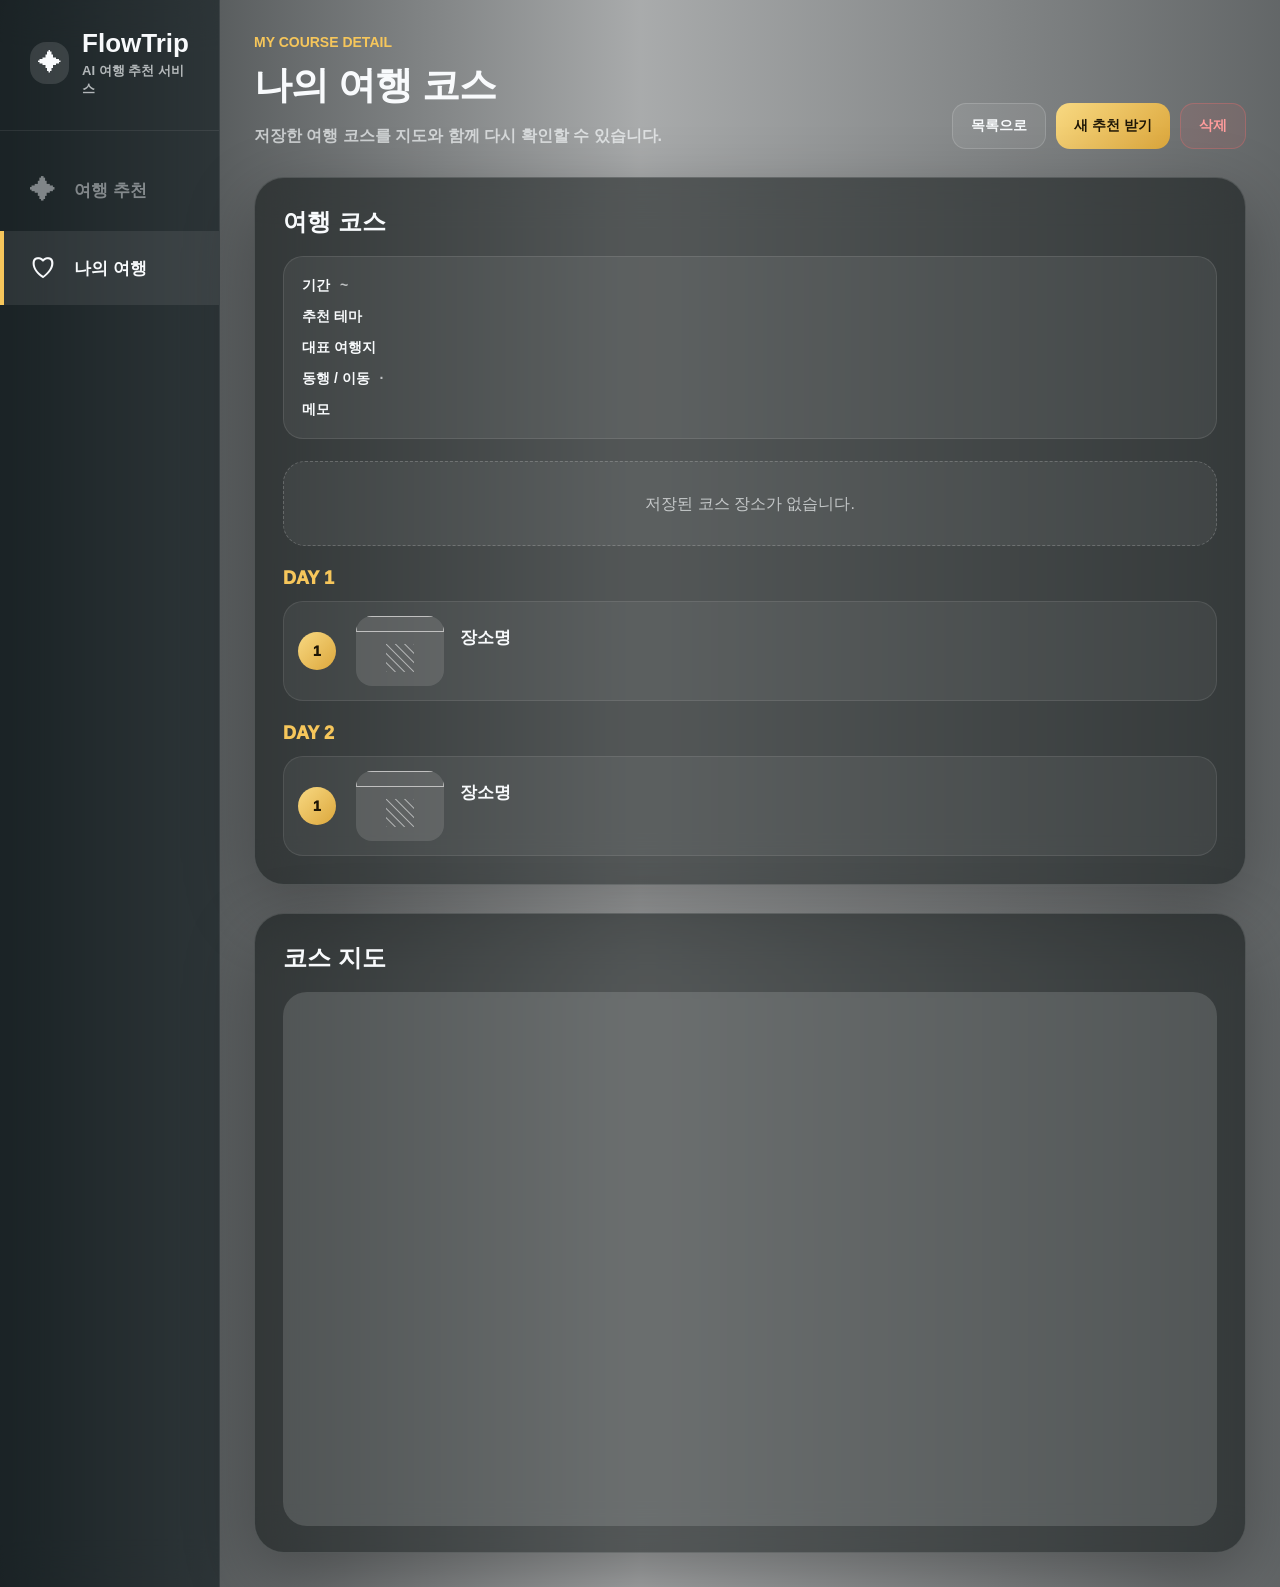
==== src/main/resources/templates/my-travel-detail.html @ 09077bac "backup commit" ====
<!DOCTYPE html>
<html xmlns:th="http://www.thymeleaf.org" lang="ko">
<head>
    <meta charset="UTF-8">
    <title>FlowTrip - 여행 코스 상세</title>
    <meta name="viewport" content="width=device-width, initial-scale=1">

    <style>
        * { box-sizing: border-box; }

        :root {
            --glass-dark: rgba(12, 18, 18, 0.54);
            --line: rgba(255, 255, 255, 0.14);
            --text: #f8fafc;
            --muted: rgba(248, 250, 252, 0.68);
            --dim: rgba(248, 250, 252, 0.45);
            --gold: #f6c65b;
            --danger: #ff6b6b;
        }

        body {
            margin: 0;
            min-height: 100vh;
            font-family: "Pretendard", "Noto Sans KR", Arial, sans-serif;
            color: var(--text);
            background:
                    linear-gradient(90deg, rgba(3, 9, 11, 0.82), rgba(3, 9, 11, 0.34), rgba(3, 9, 11, 0.62)),
                    url("/images/main-bg.jpg") center / cover no-repeat fixed;
        }

        a { color: inherit; text-decoration: none; }
        button { font-family: inherit; }

        .app {
            min-height: 100vh;
            display: grid;
            grid-template-columns: 254px 1fr;
        }

        .sidebar {
            min-height: 100vh;
            padding: 28px 0;
            background: rgba(7, 18, 22, 0.52);
            border-right: 1px solid rgba(255, 255, 255, 0.08);
            backdrop-filter: blur(22px);
            -webkit-backdrop-filter: blur(22px);
        }

        .brand {
            padding: 0 30px 32px;
            display: flex;
            align-items: center;
            gap: 13px;
            border-bottom: 1px solid rgba(255, 255, 255, 0.08);
        }

        .brand-icon {
            width: 42px;
            height: 42px;
            border-radius: 16px;
            display: grid;
            place-items: center;
            background: rgba(255, 255, 255, 0.12);
            font-size: 24px;
        }

        .brand-title {
            font-size: 26px;
            font-weight: 900;
        }

        .brand-sub {
            margin-top: 3px;
            font-size: 13px;
            color: var(--muted);
            font-weight: 600;
        }

        .side-menu {
            padding: 22px 0;
            display: flex;
            flex-direction: column;
            gap: 4px;
        }

        .side-item {
            position: relative;
            height: 74px;
            padding: 0 28px;
            display: flex;
            align-items: center;
            gap: 18px;
            color: var(--dim);
            font-size: 17px;
            font-weight: 700;
        }

        .side-item.active {
            color: var(--text);
            background: rgba(255, 255, 255, 0.08);
        }

        .side-item.active::before {
            content: "";
            position: absolute;
            left: 0;
            top: 0;
            bottom: 0;
            width: 4px;
            background: var(--gold);
        }

        .side-icon {
            width: 28px;
            text-align: center;
            font-size: 25px;
        }

        .content {
            padding: 44px 56px;
        }

        .page-head {
            display: flex;
            align-items: flex-end;
            justify-content: space-between;
            gap: 20px;
            margin-bottom: 28px;
        }

        .eyebrow {
            color: var(--gold);
            font-size: 14px;
            font-weight: 900;
            margin-bottom: 10px;
        }

        h1 {
            margin: 0;
            font-size: 38px;
            letter-spacing: -0.9px;
        }

        .desc {
            margin: 12px 0 0;
            color: var(--muted);
            font-size: 16px;
            line-height: 1.6;
            font-weight: 600;
        }

        .head-actions {
            display: flex;
            gap: 10px;
            align-items: center;
        }

        .primary-link,
        .outline-link,
        .danger-btn {
            height: 46px;
            padding: 0 18px;
            border-radius: 14px;
            display: inline-flex;
            align-items: center;
            justify-content: center;
            font-size: 14px;
            font-weight: 950;
            cursor: pointer;
            border: none;
        }

        .primary-link {
            color: #1e1606;
            background: linear-gradient(135deg, #f8d982, #dca73c);
        }

        .outline-link {
            color: var(--text);
            border: 1px solid rgba(255, 255, 255, 0.16);
            background: rgba(255, 255, 255, 0.07);
        }

        .danger-btn {
            color: #ff9c9c;
            border: 1px solid rgba(255, 107, 107, 0.3);
            background: rgba(255, 107, 107, 0.1);
        }

        .detail-grid {
            display: grid;
            grid-template-columns: minmax(430px, 0.85fr) minmax(520px, 1.15fr);
            gap: 28px;
            align-items: stretch;
        }

        .glass-panel {
            background: var(--glass-dark);
            border: 1px solid var(--line);
            border-radius: 30px;
            backdrop-filter: blur(22px);
            -webkit-backdrop-filter: blur(22px);
            box-shadow: 0 24px 70px rgba(0, 0, 0, 0.32);
        }

        .course-panel,
        .map-panel {
            padding: 28px;
            min-height: 640px;
        }

        .section-title {
            margin: 0 0 18px;
            font-size: 24px;
            font-weight: 950;
        }

        .plan-summary {
            display: grid;
            gap: 10px;
            padding: 18px;
            margin-bottom: 22px;
            border-radius: 20px;
            background: rgba(255, 255, 255, 0.06);
            border: 1px solid rgba(255, 255, 255, 0.1);
            color: var(--muted);
            font-size: 14px;
            font-weight: 700;
            line-height: 1.5;
        }

        .summary-row b {
            color: var(--text);
            margin-right: 6px;
        }

        .day-block {
            margin-top: 22px;
        }

        .day-title {
            margin: 0 0 12px;
            color: var(--gold);
            font-size: 18px;
            font-weight: 950;
        }

        .course-list {
            display: grid;
            gap: 14px;
        }

        .course-item {
            display: grid;
            grid-template-columns: 42px 88px 1fr;
            gap: 16px;
            align-items: center;
            padding: 14px;
            border-radius: 20px;
            background: rgba(255,255,255,0.05);
            border: 1px solid rgba(255,255,255,0.09);
            cursor: pointer;
            transition: 0.16s ease;
        }

        .course-item:hover {
            transform: translateY(-2px);
            background: rgba(255,255,255,0.075);
            border-color: rgba(246, 198, 91, 0.24);
        }

        .course-order {
            width: 38px;
            height: 38px;
            border-radius: 50%;
            display: grid;
            place-items: center;
            color: #1e1606;
            background: linear-gradient(135deg, #f8d982, #dca73c);
            font-weight: 950;
            font-size: 14px;
        }

        .thumb {
            width: 88px;
            height: 70px;
            border-radius: 16px;
            overflow: hidden;
            background: rgba(255,255,255,0.12);
            display: grid;
            place-items: center;
            color: rgba(255,255,255,0.55);
            font-size: 28px;
        }

        .thumb img {
            width: 100%;
            height: 100%;
            object-fit: cover;
        }

        .place-name {
            font-size: 17px;
            font-weight: 950;
            margin-bottom: 7px;
        }

        .place-meta {
            color: var(--muted);
            font-size: 13px;
            line-height: 1.45;
            font-weight: 650;
        }

        .empty {
            border-radius: 22px;
            padding: 28px;
            background: rgba(255,255,255,0.05);
            border: 1px dashed rgba(255,255,255,0.2);
            color: var(--muted);
            line-height: 1.7;
            text-align: center;
        }

        #map {
            width: 100%;
            height: calc(100% - 48px);
            min-height: 560px;
            border-radius: 24px;
            overflow: hidden;
            background: rgba(255,255,255,0.14);
        }

        @media (max-width: 1280px) {
            .app {
                grid-template-columns: 220px 1fr;
            }

            .content {
                padding: 34px;
            }

            .detail-grid {
                grid-template-columns: 1fr;
            }

            #map {
                min-height: 420px;
            }
        }

        @media (max-width: 760px) {
            .app {
                display: block;
            }

            .sidebar {
                min-height: auto;
            }

            .side-menu {
                display: none;
            }

            .content {
                padding: 24px;
            }

            .page-head {
                display: block;
            }

            .head-actions {
                margin-top: 20px;
                flex-wrap: wrap;
            }

            .course-item {
                grid-template-columns: 38px 1fr;
            }

            .thumb {
                display: none;
            }
        }
    </style>
</head>

<body>

<div class="app">

    <aside class="sidebar">
        <div class="brand">
            <div class="brand-icon">✦</div>
            <div>
                <div class="brand-title">FlowTrip</div>
                <div class="brand-sub">AI 여행 추천 서비스</div>
            </div>
        </div>

        <nav class="side-menu">
            <a href="/" class="side-item">
                <span class="side-icon">✦</span>
                <span>여행 추천</span>
            </a>

            <a href="/my-travel" class="side-item active">
                <span class="side-icon">♡</span>
                <span>나의 여행</span>
            </a>
        </nav>
    </aside>

    <main class="content">

        <div class="page-head">
            <div>
                <div class="eyebrow">MY COURSE DETAIL</div>

                <h1 th:text="${travelPlan.title != null and travelPlan.title != '' ? travelPlan.title : '나의 여행 코스'}">
                    나의 여행 코스
                </h1>

                <p class="desc">
                    저장한 여행 코스를 지도와 함께 다시 확인할 수 있습니다.
                </p>
            </div>

            <div class="head-actions">
                <a class="outline-link" href="/my-travel">목록으로</a>
                <a class="primary-link" href="/">새 추천 받기</a>

                <form th:action="@{/my-travel/{id}/delete(id=${travelPlan.id})}"
                      method="post"
                      onsubmit="return confirm('이 여행 코스를 삭제할까요?');">
                    <button type="submit" class="danger-btn">삭제</button>
                </form>
            </div>
        </div>

        <div class="detail-grid">

            <section class="glass-panel course-panel">

                <h2 class="section-title">여행 코스</h2>

                <div class="plan-summary">
                    <div class="summary-row">
                        <b>기간</b>
                        <span th:text="${travelPlan.startDate != null ? #temporals.format(travelPlan.startDate, 'yyyy.MM.dd') : '-'}"></span>
                        ~
                        <span th:text="${travelPlan.endDate != null ? #temporals.format(travelPlan.endDate, 'yyyy.MM.dd') : '-'}"></span>
                    </div>

                    <div class="summary-row">
                        <b>추천 테마</b>
                        <span th:text="${travelPlan.selectedThemeName != null and travelPlan.selectedThemeName != '' ? travelPlan.selectedThemeName : '-'}"></span>
                    </div>

                    <div class="summary-row">
                        <b>대표 여행지</b>
                        <span th:text="${travelPlan.recommendedPlaceName != null and travelPlan.recommendedPlaceName != '' ? travelPlan.recommendedPlaceName : '-'}"></span>
                    </div>

                    <div class="summary-row">
                        <b>동행 / 이동</b>
                        <span th:text="${travelPlan.companion != null and travelPlan.companion != '' ? travelPlan.companion : '-'}"></span>
                        ·
                        <span th:text="${travelPlan.transport != null and travelPlan.transport != '' ? travelPlan.transport : '-'}"></span>
                    </div>

                    <div class="summary-row">
                        <b>메모</b>
                        <span th:text="${travelPlan.memo != null and travelPlan.memo != '' ? travelPlan.memo : '저장된 여행 코스입니다.'}"></span>
                    </div>
                </div>

                <div th:if="${courseItems == null or courseItems.isEmpty()}" class="empty">
                    저장된 코스 장소가 없습니다.
                </div>

                <div th:if="${courseItems != null and !courseItems.isEmpty()}">

                    <div class="day-block">
                        <h3 class="day-title">DAY 1</h3>

                        <div class="course-list">
                            <div class="course-item"
                                 th:each="item, stat : ${courseItems}"
                                 th:if="${item.dayIndex == null or item.dayIndex == 1}"
                                 th:attr="
                                 data-title=${item.placeName},
                                 data-mapx=${item.mapx},
                                 data-mapy=${item.mapy},
                                 data-order=${item.courseOrder}
                                 "
                                 onclick="focusCourseItem(this)">

                                <div class="course-order" th:text="${item.courseOrder}">1</div>

                                <div class="thumb">
                                    <img th:if="${item.imageUrl != null and item.imageUrl != ''}"
                                         th:src="${item.imageUrl}"
                                         th:alt="${item.placeName}">
                                    <span th:if="${item.imageUrl == null or item.imageUrl == ''}">▧</span>
                                </div>

                                <div>
                                    <div class="place-name" th:text="${item.placeName}">장소명</div>
                                    <div class="place-meta">
                                        <span th:text="${item.category != null and item.category != '' ? item.category : '카테고리 정보 없음'}"></span>
                                        <br>
                                        <span th:text="${item.address != null and item.address != '' ? item.address : '주소 정보 없음'}"></span>
                                    </div>
                                </div>
                            </div>
                        </div>
                    </div>

                    <div class="day-block"
                         th:if="${#lists.contains(courseItems.![dayIndex], 2)}">
                        <h3 class="day-title">DAY 2</h3>

                        <div class="course-list">
                            <div class="course-item"
                                 th:each="item : ${courseItems}"
                                 th:if="${item.dayIndex == 2}"
                                 th:attr="
                                 data-title=${item.placeName},
                                 data-mapx=${item.mapx},
                                 data-mapy=${item.mapy},
                                 data-order=${item.courseOrder}
                                 "
                                 onclick="focusCourseItem(this)">

                                <div class="course-order" th:text="${item.courseOrder}">1</div>

                                <div class="thumb">
                                    <img th:if="${item.imageUrl != null and item.imageUrl != ''}"
                                         th:src="${item.imageUrl}"
                                         th:alt="${item.placeName}">
                                    <span th:if="${item.imageUrl == null or item.imageUrl == ''}">▧</span>
                                </div>

                                <div>
                                    <div class="place-name" th:text="${item.placeName}">장소명</div>
                                    <div class="place-meta">
                                        <span th:text="${item.category != null and item.category != '' ? item.category : '카테고리 정보 없음'}"></span>
                                        <br>
                                        <span th:text="${item.address != null and item.address != '' ? item.address : '주소 정보 없음'}"></span>
                                    </div>
                                </div>
                            </div>
                        </div>
                    </div>

                </div>

            </section>

            <section class="glass-panel map-panel">
                <h2 class="section-title">코스 지도</h2>
                <div id="map"></div>
            </section>

        </div>

    </main>
</div>

<script th:src="@{'https://oapi.map.naver.com/openapi/v3/maps.js?ncpKeyId=' + ${naverMapClientId}}"></script>

<script>
    let map;
    let markers = [];
    let infoWindows = [];

    window.onload = function () {
        const cards = document.querySelectorAll('.course-item');

        let centerPosition = new naver.maps.LatLng(37.8813153, 127.7299707);

        for (const card of cards) {
            const mapx = card.getAttribute('data-mapx');
            const mapy = card.getAttribute('data-mapy');

            if (mapx && mapy) {
                centerPosition = toLatLng(mapx, mapy);
                break;
            }
        }

        map = new naver.maps.Map('map', {
            center: centerPosition,
            zoom: 14,
            mapTypeControl: false,
            scaleControl: false,
            logoControl: false,
            mapDataControl: false,
            zoomControl: true,
            zoomControlOptions: {
                position: naver.maps.Position.RIGHT_CENTER
            }
        });

        drawCourseMarkers();
    };

    function toLatLng(mapx, mapy) {
        const lng = Number(mapx) / 10000000;
        const lat = Number(mapy) / 10000000;

        return new naver.maps.LatLng(lat, lng);
    }

    function drawCourseMarkers() {
        const cards = document.querySelectorAll('.course-item');

        cards.forEach(card => {
            const title = card.getAttribute('data-title');
            const mapx = card.getAttribute('data-mapx');
            const mapy = card.getAttribute('data-mapy');
            const order = card.getAttribute('data-order');

            if (!mapx || !mapy) {
                return;
            }

            const position = toLatLng(mapx, mapy);

            const marker = new naver.maps.Marker({
                position: position,
                map: map,
                title: title,
                icon: {
                    content:
                        '<div style="' +
                        'width:38px;height:38px;border-radius:50%;' +
                        'background:#f6c65b;color:#1e1606;' +
                        'display:grid;place-items:center;' +
                        'border:2px solid white;' +
                        'font-weight:950;font-size:14px;' +
                        'box-shadow:0 8px 18px rgba(246,198,91,.35);' +
                        '">' + order + '</div>',
                    size: new naver.maps.Size(38, 38),
                    anchor: new naver.maps.Point(19, 19)
                }
            });

            const infoWindow = new naver.maps.InfoWindow({
                content:
                    '<div style="padding:10px 14px;font-size:13px;font-weight:900;white-space:nowrap;' +
                    'background:rgba(30,35,36,.92);color:#fff;border-radius:10px;">'
                    + order + '. ' + escapeHtml(title)
                    + '</div>',
                borderWidth: 0,
                backgroundColor: "transparent",
                disableAnchor: true
            });

            naver.maps.Event.addListener(marker, 'click', function () {
                infoWindows.forEach(iw => iw.close());
                infoWindow.open(map, marker);
            });

            markers.push(marker);
            infoWindows.push(infoWindow);
        });

        fitMarkers();
    }

    function focusCourseItem(card) {
        if (!map) {
            return;
        }

        const mapx = card.getAttribute('data-mapx');
        const mapy = card.getAttribute('data-mapy');

        if (!mapx || !mapy) {
            return;
        }

        const position = toLatLng(mapx, mapy);

        map.setCenter(position);
        map.setZoom(16);

        const cards = Array.from(document.querySelectorAll('.course-item'));
        const index = cards.indexOf(card);

        if (markers[index] && infoWindows[index]) {
            infoWindows.forEach(iw => iw.close());
            infoWindows[index].open(map, markers[index]);
        }
    }

    function fitMarkers() {
        if (!map || markers.length === 0) {
            return;
        }

        const bounds = new naver.maps.LatLngBounds();

        markers.forEach(marker => {
            bounds.extend(marker.getPosition());
        });

        map.fitBounds(bounds);
    }

    function escapeHtml(value) {
        if (value == null) {
            return "";
        }

        return String(value)
            .replaceAll("&", "&amp;")
            .replaceAll("<", "&lt;")
            .replaceAll(">", "&gt;")
            .replaceAll('"', "&quot;")
            .replaceAll("'", "&#039;");
    }
</script>

</body>
</html>
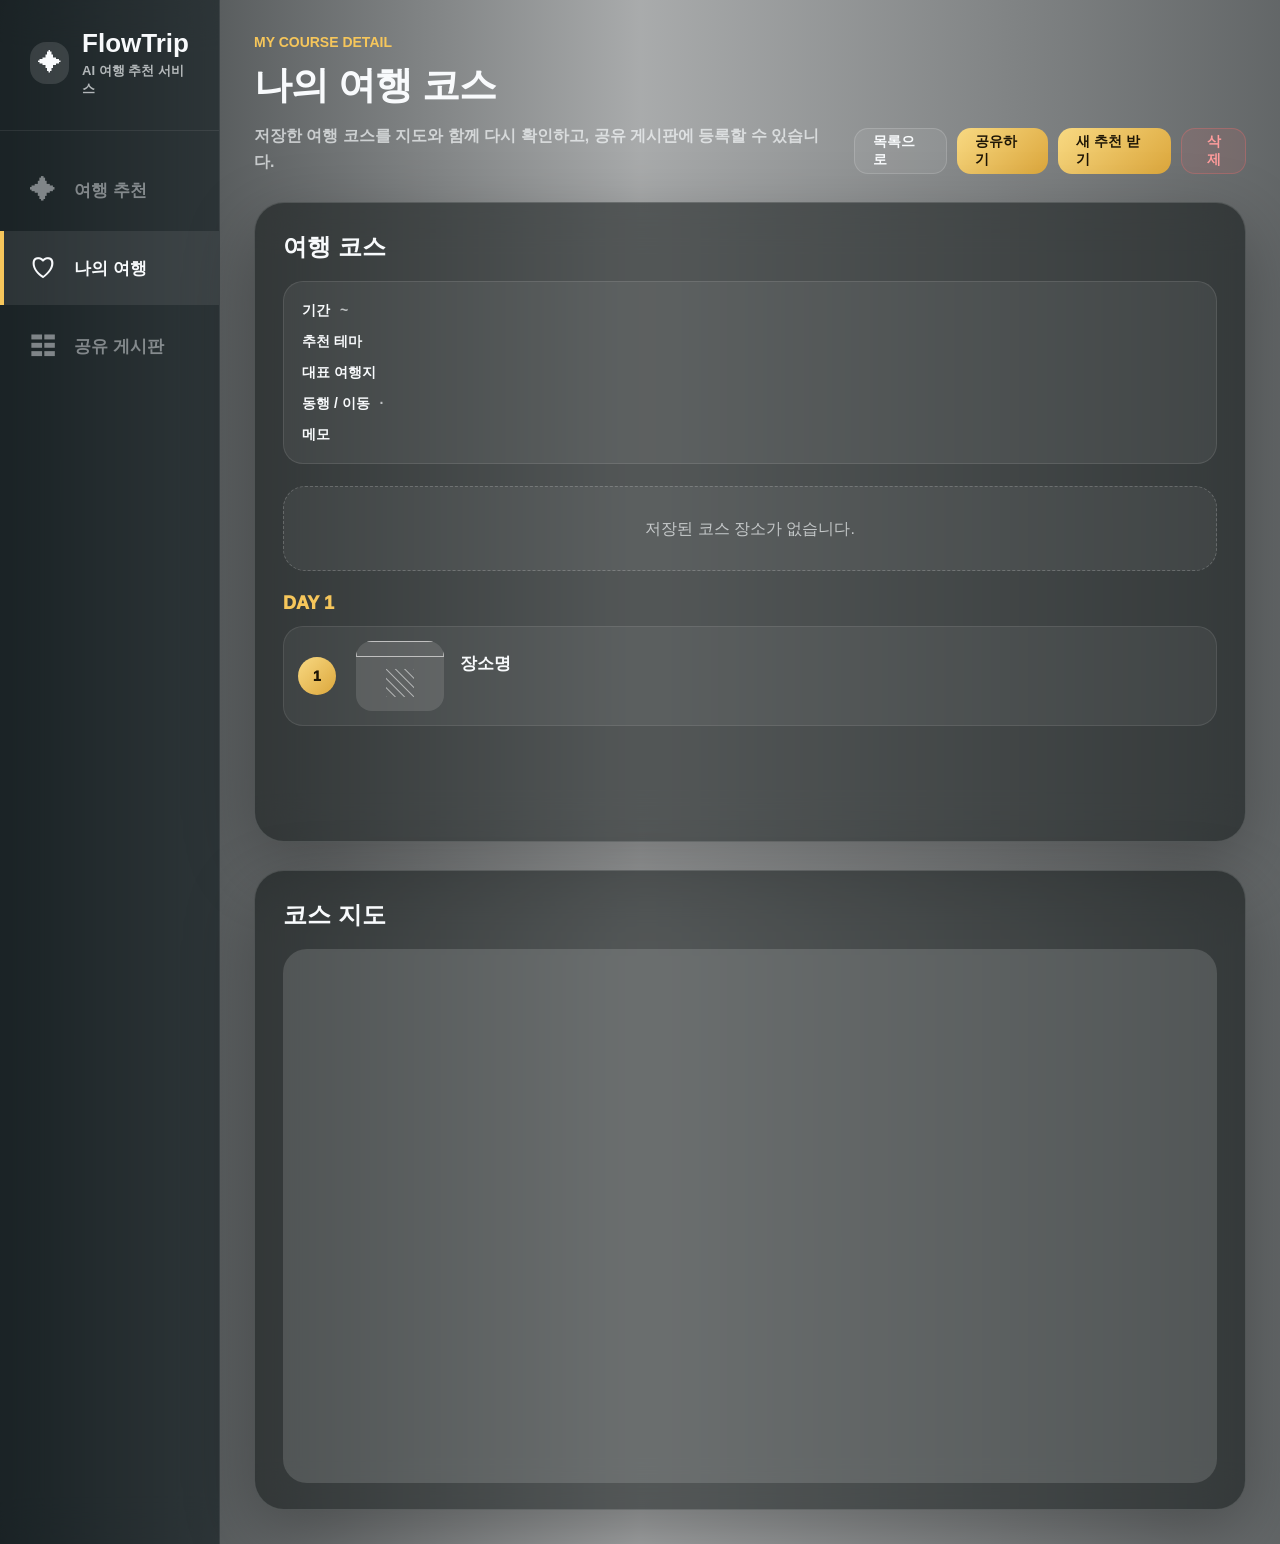
==== commit 48054cf0: "codex linking" ====
--- a/src/main/resources/templates/my-travel-detail.html
+++ b/src/main/resources/templates/my-travel-detail.html
@@ -409,6 +409,11 @@
                 <span class="side-icon">♡</span>
                 <span>나의 여행</span>
             </a>
+
+            <a href="/shared-travel" class="side-item">
+                <span class="side-icon">☷</span>
+                <span>공유 게시판</span>
+            </a>
         </nav>
     </aside>
 
@@ -423,12 +428,18 @@
                 </h1>
 
                 <p class="desc">
-                    저장한 여행 코스를 지도와 함께 다시 확인할 수 있습니다.
+                    저장한 여행 코스를 지도와 함께 다시 확인하고, 공유 게시판에 등록할 수 있습니다.
                 </p>
             </div>
 
             <div class="head-actions">
                 <a class="outline-link" href="/my-travel">목록으로</a>
+
+                <a class="primary-link"
+                   th:href="@{/my-travel/{id}/share(id=${travelPlan.id})}">
+                    공유하기
+                </a>
+
                 <a class="primary-link" href="/">새 추천 받기</a>
 
                 <form th:action="@{/my-travel/{id}/delete(id=${travelPlan.id})}"
@@ -482,13 +493,18 @@
 
                 <div th:if="${courseItems != null and !courseItems.isEmpty()}">
 
-                    <div class="day-block">
-                        <h3 class="day-title">DAY 1</h3>
+                    <div th:each="day : ${#numbers.sequence(1, dayCount)}"
+                         class="day-block">
+
+                        <h3 class="day-title"
+                            th:text="'DAY ' + ${day}">
+                            DAY 1
+                        </h3>
 
                         <div class="course-list">
                             <div class="course-item"
-                                 th:each="item, stat : ${courseItems}"
-                                 th:if="${item.dayIndex == null or item.dayIndex == 1}"
+                                 th:each="item : ${courseItems}"
+                                 th:if="${(item.dayIndex == null and day == 1) or item.dayIndex == day}"
                                  th:attr="
                                  data-title=${item.placeName},
                                  data-mapx=${item.mapx},
@@ -508,6 +524,7 @@
 
                                 <div>
                                     <div class="place-name" th:text="${item.placeName}">장소명</div>
+
                                     <div class="place-meta">
                                         <span th:text="${item.category != null and item.category != '' ? item.category : '카테고리 정보 없음'}"></span>
                                         <br>
@@ -516,43 +533,7 @@
                                 </div>
                             </div>
                         </div>
-                    </div>
-
-                    <div class="day-block"
-                         th:if="${#lists.contains(courseItems.![dayIndex], 2)}">
-                        <h3 class="day-title">DAY 2</h3>
-
-                        <div class="course-list">
-                            <div class="course-item"
-                                 th:each="item : ${courseItems}"
-                                 th:if="${item.dayIndex == 2}"
-                                 th:attr="
-                                 data-title=${item.placeName},
-                                 data-mapx=${item.mapx},
-                                 data-mapy=${item.mapy},
-                                 data-order=${item.courseOrder}
-                                 "
-                                 onclick="focusCourseItem(this)">
-
-                                <div class="course-order" th:text="${item.courseOrder}">1</div>
-
-                                <div class="thumb">
-                                    <img th:if="${item.imageUrl != null and item.imageUrl != ''}"
-                                         th:src="${item.imageUrl}"
-                                         th:alt="${item.placeName}">
-                                    <span th:if="${item.imageUrl == null or item.imageUrl == ''}">▧</span>
-                                </div>
-
-                                <div>
-                                    <div class="place-name" th:text="${item.placeName}">장소명</div>
-                                    <div class="place-meta">
-                                        <span th:text="${item.category != null and item.category != '' ? item.category : '카테고리 정보 없음'}"></span>
-                                        <br>
-                                        <span th:text="${item.address != null and item.address != '' ? item.address : '주소 정보 없음'}"></span>
-                                    </div>
-                                </div>
-                            </div>
-                        </div>
+
                     </div>
 
                 </div>
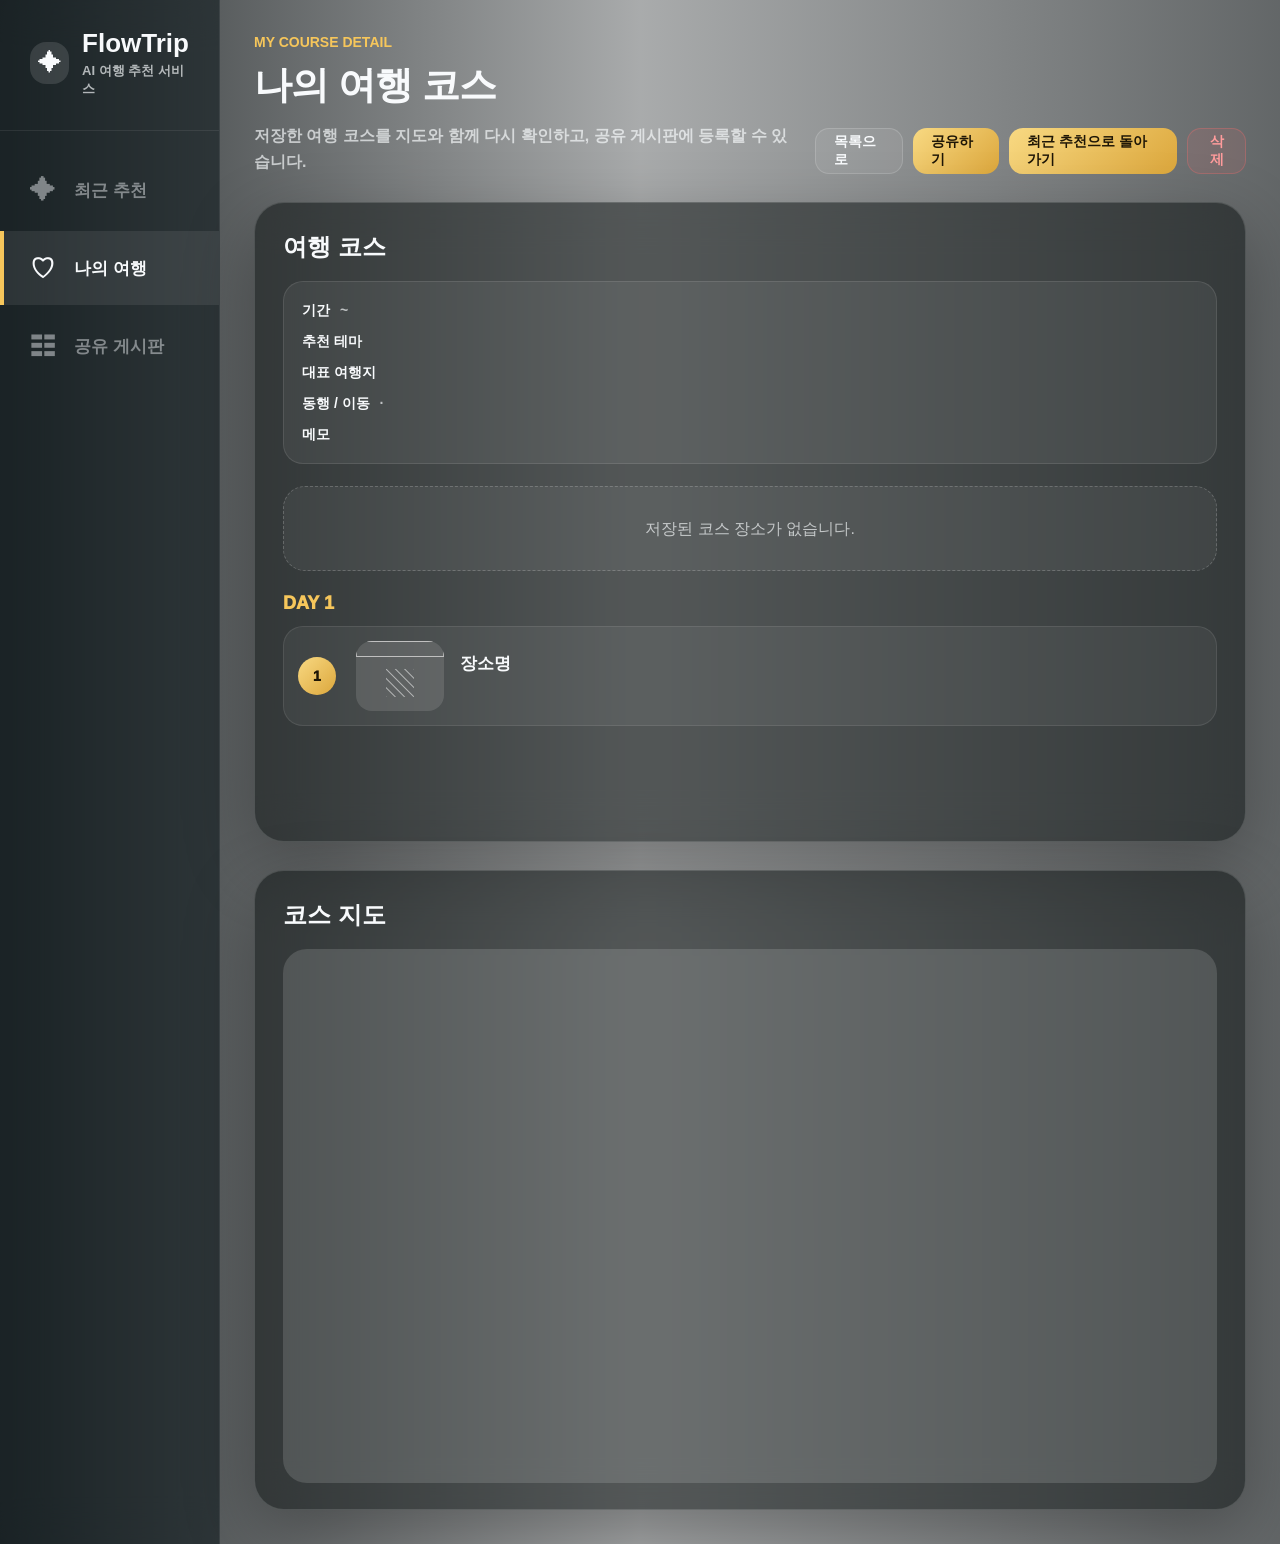
==== commit fd930050: "뱃지 추가, 공유 게시판 기능 구" ====
--- a/src/main/resources/templates/my-travel-detail.html
+++ b/src/main/resources/templates/my-travel-detail.html
@@ -400,9 +400,9 @@
         </div>
 
         <nav class="side-menu">
-            <a href="/" class="side-item">
+            <a href="/travel-result/latest" class="side-item">
                 <span class="side-icon">✦</span>
-                <span>여행 추천</span>
+                <span>최근 추천</span>
             </a>
 
             <a href="/my-travel" class="side-item active">
@@ -440,7 +440,7 @@
                     공유하기
                 </a>
 
-                <a class="primary-link" href="/">새 추천 받기</a>
+                <a class="primary-link" href="/travel-result/latest">최근 추천으로 돌아가기</a>
 
                 <form th:action="@{/my-travel/{id}/delete(id=${travelPlan.id})}"
                       method="post"
@@ -707,4 +707,4 @@
 </script>
 
 </body>
-</html>+</html>
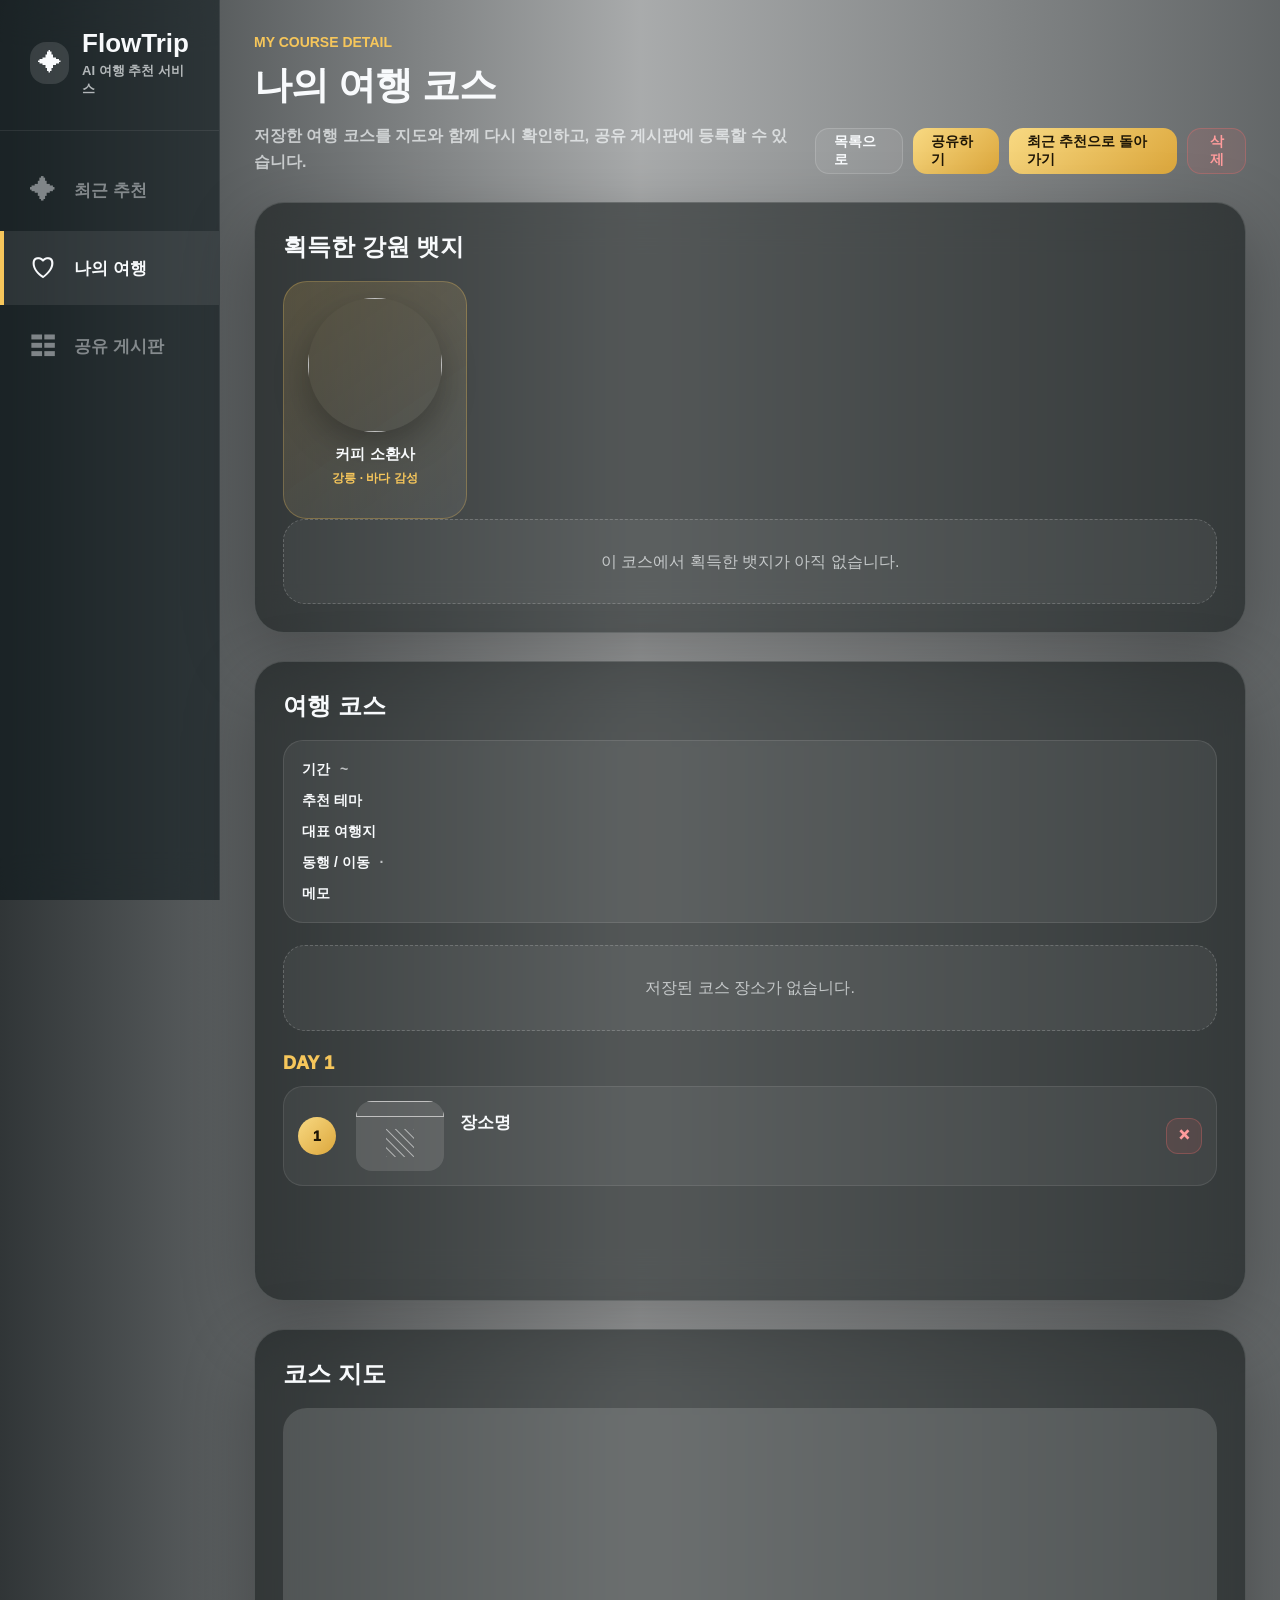
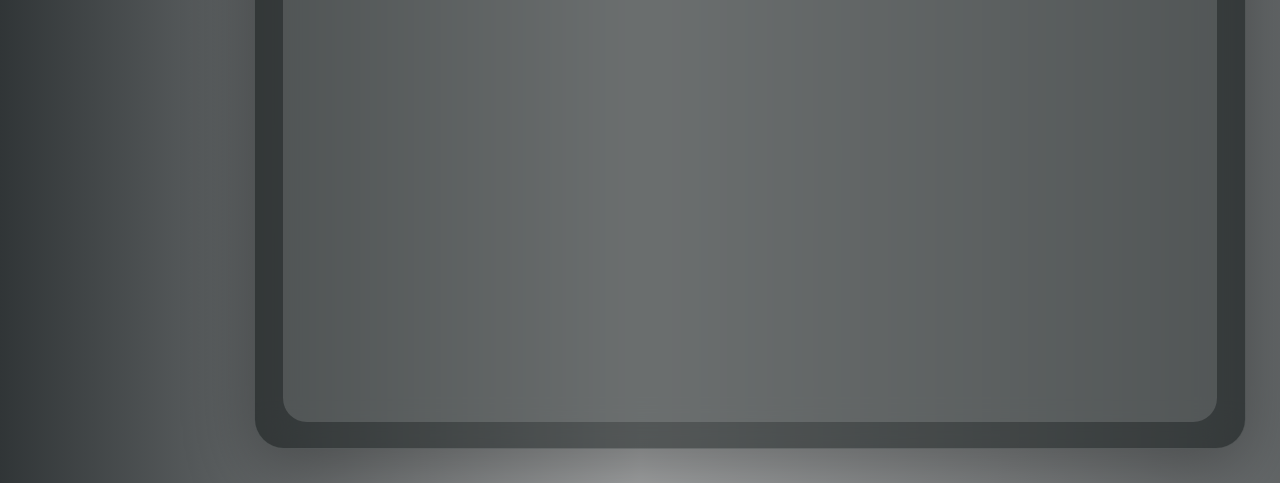
==== commit 5a70c11c: "Q/A fix" ====
--- a/src/main/resources/templates/my-travel-detail.html
+++ b/src/main/resources/templates/my-travel-detail.html
@@ -38,7 +38,10 @@
         }
 
         .sidebar {
+            position: sticky;
+            top: 0;
             min-height: 100vh;
+            height: 100vh;
             padding: 28px 0;
             background: rgba(7, 18, 22, 0.52);
             border-right: 1px solid rgba(255, 255, 255, 0.08);
@@ -191,7 +194,7 @@
             display: grid;
             grid-template-columns: minmax(430px, 0.85fr) minmax(520px, 1.15fr);
             gap: 28px;
-            align-items: stretch;
+            align-items: start;
         }
 
         .glass-panel {
@@ -209,10 +212,62 @@
             min-height: 640px;
         }
 
+        .map-panel {
+            position: sticky;
+            top: 28px;
+            height: 720px;
+            min-height: 0;
+        }
+
+        .badge-panel {
+            grid-column: 1 / -1;
+            padding: 28px;
+        }
+
         .section-title {
             margin: 0 0 18px;
             font-size: 24px;
             font-weight: 950;
+        }
+
+        .badge-strip {
+            display: flex;
+            flex-wrap: wrap;
+            gap: 16px;
+        }
+
+        .earned-badge-card {
+            width: 184px;
+            min-height: 238px;
+            border-radius: 24px;
+            padding: 16px 14px;
+            background: linear-gradient(145deg, rgba(246, 198, 91, 0.17), rgba(255, 255, 255, 0.07));
+            border: 1px solid rgba(246, 198, 91, 0.28);
+            text-align: center;
+        }
+
+        .earned-badge-image {
+            width: 134px;
+            height: 134px;
+            border-radius: 50%;
+            object-fit: cover;
+            display: block;
+            margin: 0 auto 12px;
+            box-shadow: 0 14px 34px rgba(0, 0, 0, 0.28);
+        }
+
+        .earned-badge-name {
+            color: var(--text);
+            font-size: 15px;
+            font-weight: 950;
+            line-height: 1.35;
+        }
+
+        .earned-badge-meta {
+            margin-top: 6px;
+            color: var(--gold);
+            font-size: 12px;
+            font-weight: 900;
         }
 
         .plan-summary {
@@ -252,7 +307,7 @@
 
         .course-item {
             display: grid;
-            grid-template-columns: 42px 88px 1fr;
+            grid-template-columns: 42px 88px 1fr auto;
             gap: 16px;
             align-items: center;
             padding: 14px;
@@ -267,6 +322,29 @@
             transform: translateY(-2px);
             background: rgba(255,255,255,0.075);
             border-color: rgba(246, 198, 91, 0.24);
+        }
+
+        .item-delete-form {
+            align-self: stretch;
+            display: flex;
+            align-items: center;
+        }
+
+        .item-delete-btn {
+            width: 36px;
+            height: 36px;
+            border-radius: 12px;
+            border: 1px solid rgba(255, 107, 107, 0.28);
+            background: rgba(255, 107, 107, 0.1);
+            color: #ff9c9c;
+            cursor: pointer;
+            font-size: 18px;
+            font-weight: 950;
+        }
+
+        .item-delete-btn:hover {
+            border-color: rgba(255, 107, 107, 0.55);
+            background: rgba(255, 107, 107, 0.18);
         }
 
         .course-order {
@@ -325,7 +403,7 @@
         #map {
             width: 100%;
             height: calc(100% - 48px);
-            min-height: 560px;
+            min-height: 0;
             border-radius: 24px;
             overflow: hidden;
             background: rgba(255,255,255,0.14);
@@ -355,7 +433,9 @@
             }
 
             .sidebar {
+                position: static;
                 min-height: auto;
+                height: auto;
             }
 
             .side-menu {
@@ -451,6 +531,24 @@
         </div>
 
         <div class="detail-grid">
+
+            <section class="glass-panel badge-panel">
+                <h2 class="section-title">획득한 강원 뱃지</h2>
+
+                <div class="badge-strip" th:if="${earnedBadges != null and !earnedBadges.isEmpty()}">
+                    <article class="earned-badge-card" th:each="badge : ${earnedBadges}">
+                        <img class="earned-badge-image"
+                             th:src="${badge.imagePath}"
+                             th:alt="${badge.name}">
+                        <div class="earned-badge-name" th:text="${badge.name}">커피 소환사</div>
+                        <div class="earned-badge-meta" th:text="|${badge.city} · ${badge.theme}|">강릉 · 바다 감성</div>
+                    </article>
+                </div>
+
+                <div th:if="${earnedBadges == null or earnedBadges.isEmpty()}" class="empty">
+                    이 코스에서 획득한 뱃지가 아직 없습니다.
+                </div>
+            </section>
 
             <section class="glass-panel course-panel">
 
@@ -531,6 +629,14 @@
                                         <span th:text="${item.address != null and item.address != '' ? item.address : '주소 정보 없음'}"></span>
                                     </div>
                                 </div>
+
+                                <form class="item-delete-form"
+                                      th:action="@{/my-travel/{planId}/items/{itemId}/delete(planId=${travelPlan.id}, itemId=${item.id})}"
+                                      method="post"
+                                      onclick="event.stopPropagation();"
+                                      onsubmit="return confirm('이 장소를 코스에서 삭제할까요?');">
+                                    <button type="submit" class="item-delete-btn" title="장소 삭제">×</button>
+                                </form>
                             </div>
                         </div>
 
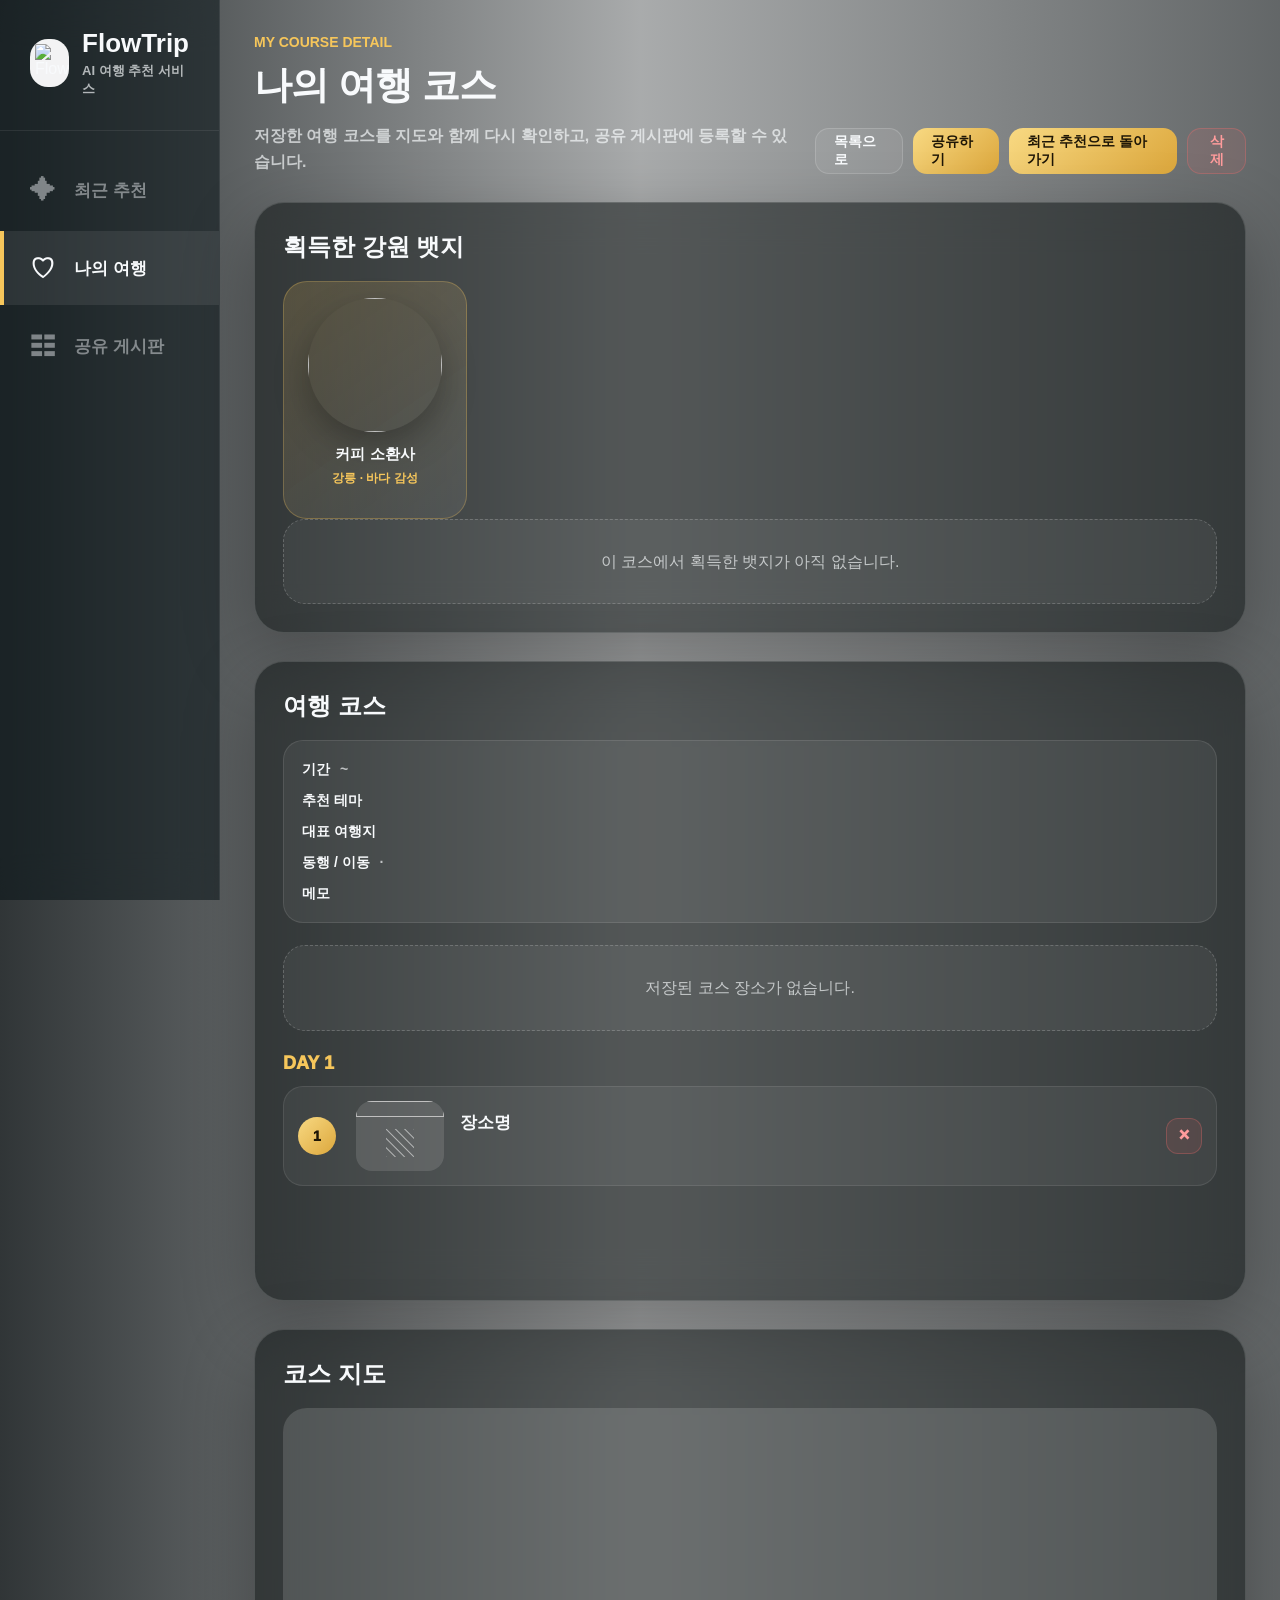
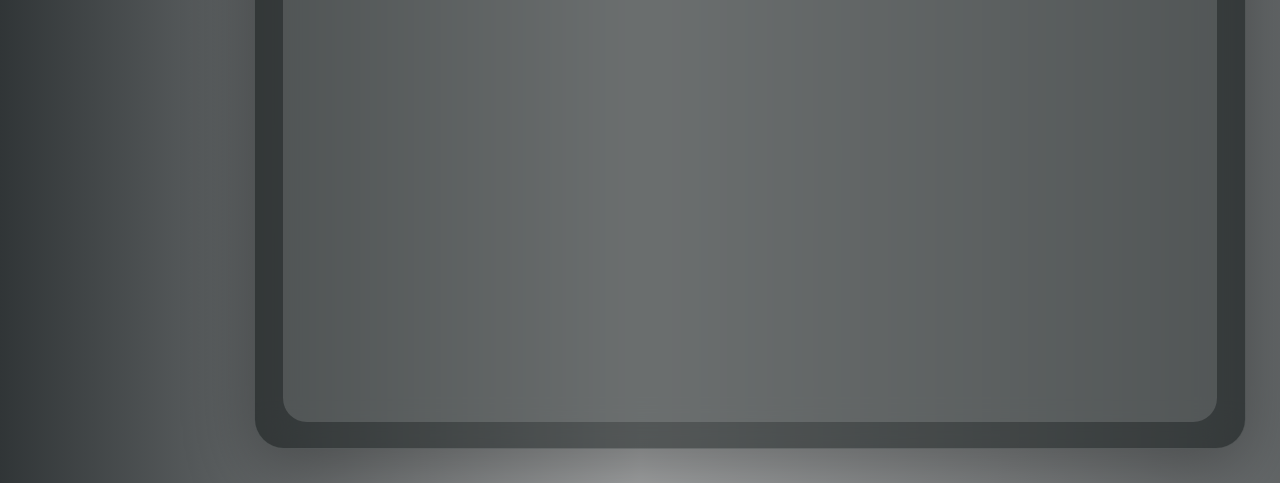
==== commit 16a49ad8: "final commit" ====
--- a/src/main/resources/templates/my-travel-detail.html
+++ b/src/main/resources/templates/my-travel-detail.html
@@ -58,13 +58,21 @@
         }
 
         .brand-icon {
-            width: 42px;
-            height: 42px;
-            border-radius: 16px;
+            width: 48px;
+            height: 48px;
+            border-radius: 18px;
             display: grid;
             place-items: center;
-            background: rgba(255, 255, 255, 0.12);
-            font-size: 24px;
+            background: rgba(255, 255, 255, 0.95);
+            overflow: hidden;
+            padding: 5px;
+        }
+
+        .brand-logo {
+            width: 100%;
+            height: 100%;
+            object-fit: contain;
+            display: block;
         }
 
         .brand-title {
@@ -472,7 +480,9 @@
 
     <aside class="sidebar">
         <div class="brand">
-            <div class="brand-icon">✦</div>
+            <div class="brand-icon">
+                <img src="/images/flowtrip_logo.png" alt="FlowTrip" class="brand-logo">
+            </div>
             <div>
                 <div class="brand-title">FlowTrip</div>
                 <div class="brand-sub">AI 여행 추천 서비스</div>
